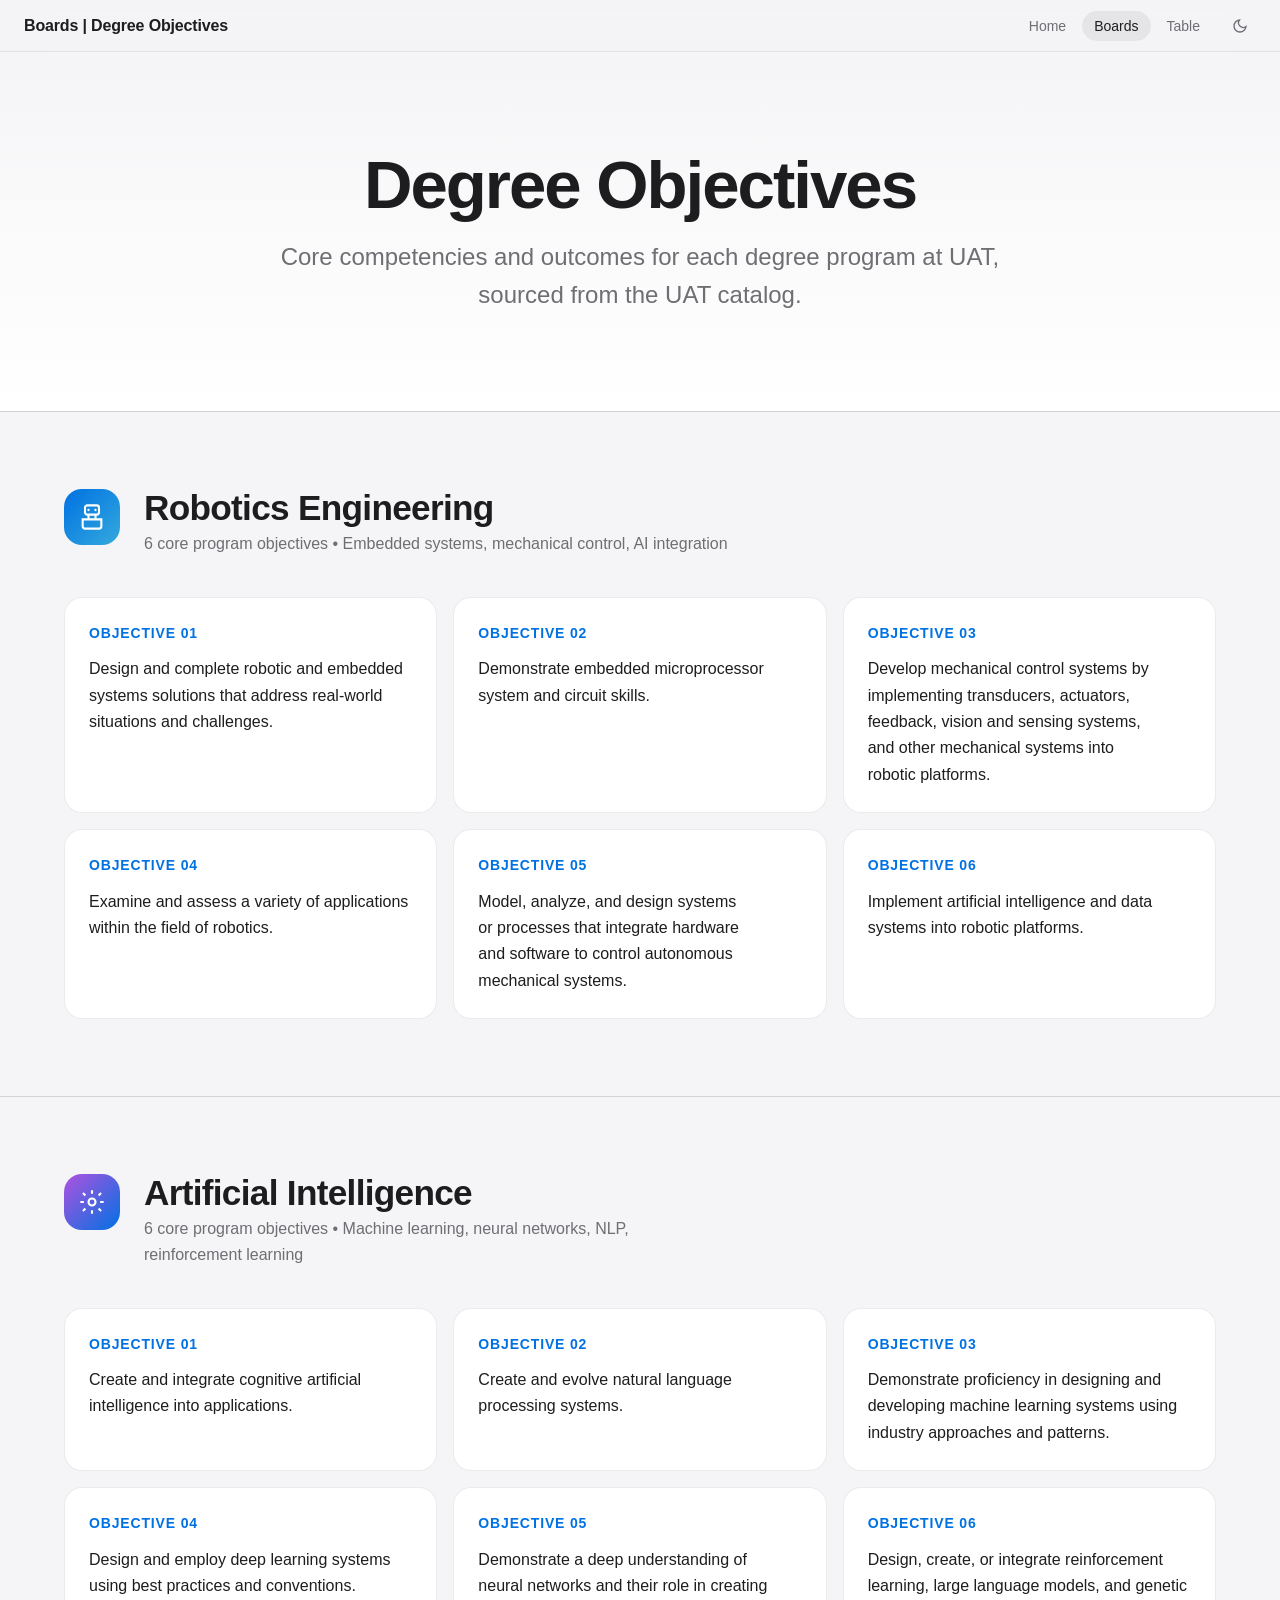
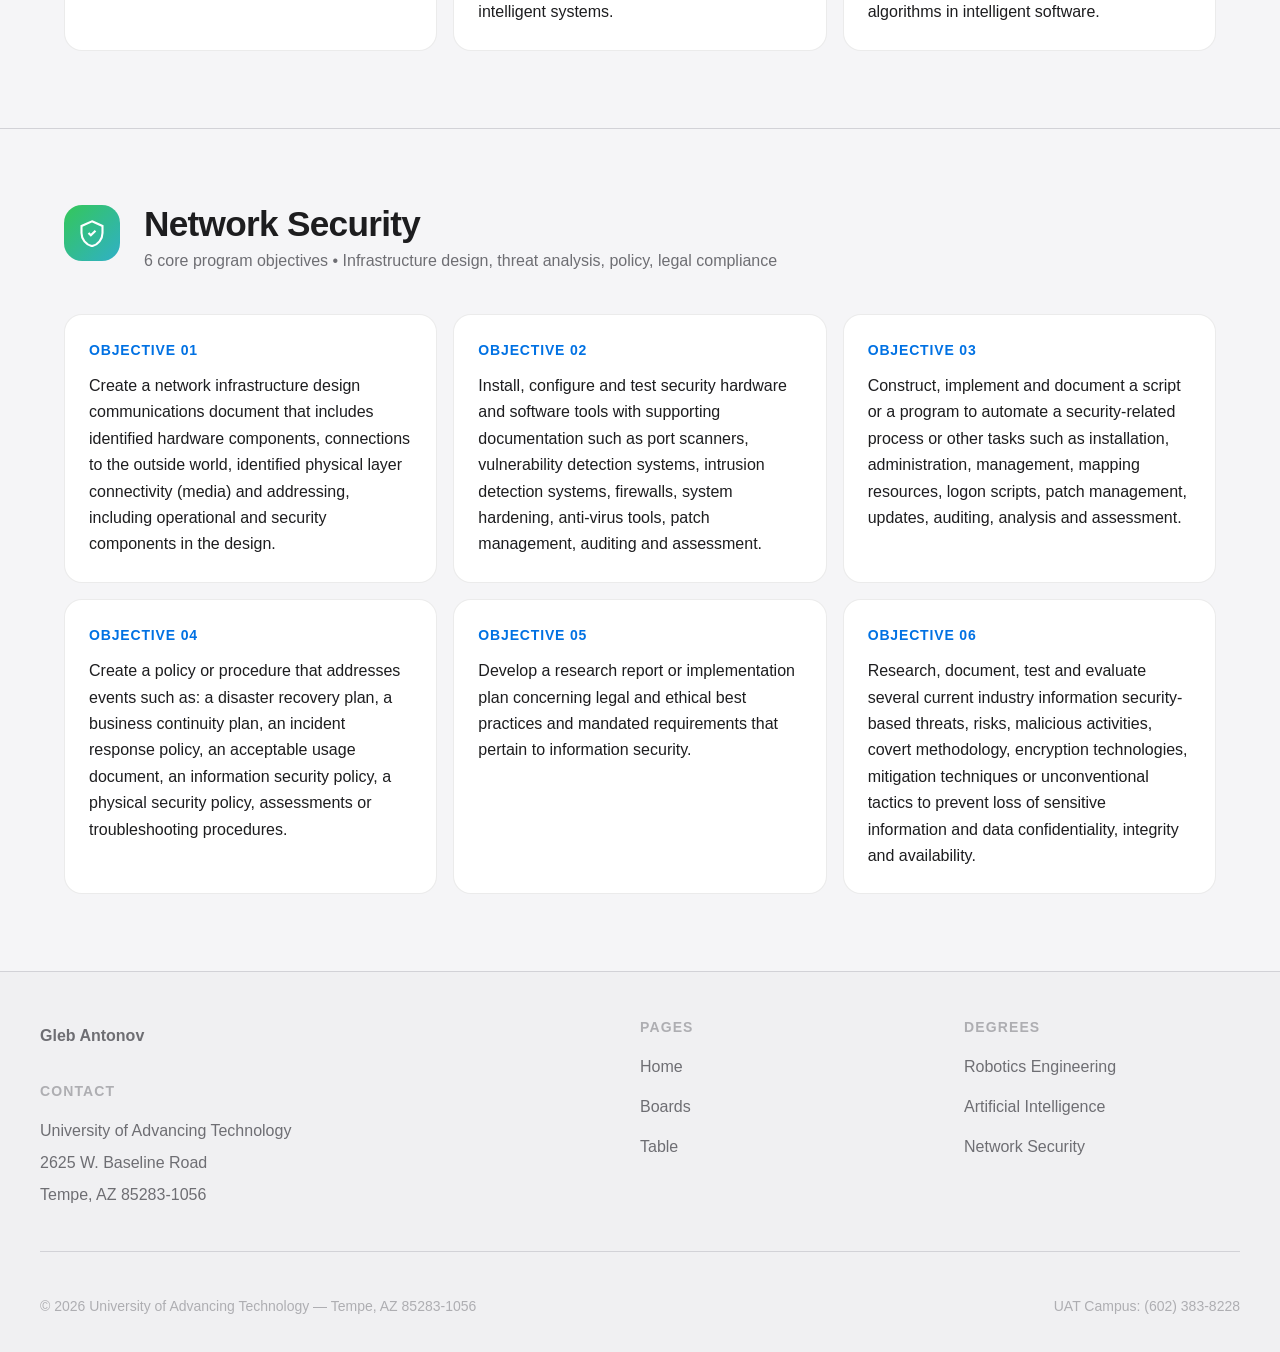
==== boards.html @ 5f389927 "Add files via upload" ====
<!DOCTYPE html>
<html lang="en">
<head>
  <meta charset="UTF-8">
  <meta name="viewport" content="width=device-width, initial-scale=1.0">
  <title>Boards | UAT Degree Objectives</title>
  <meta name="description" content="All UAT degree objectives for Robotics Engineering, Artificial Intelligence, and Network Security.">
  <link rel="stylesheet" href="./style.css">
</head>
<body>
  <header>
    <h1>Boards | Degree Objectives</h1>
  </header>
  <nav>
    <h2>Navigation</h2>
    <a href="./index.html">Home</a><br>
    <a href="./boards.html">Boards</a><br>
    <a href="./table.html">Table</a><br>
    <button class="theme-btn" aria-label="Toggle theme"></button>
  </nav>

  <main>
    <section class="page-hero">
      <div class="wrap--sm">
        <h2>Degree Objectives</h2>
        <p>Core competencies and outcomes for each degree program at UAT, sourced from the UAT catalog.</p>
      </div>
    </section>

    <!-- ====== ROBOTICS ENGINEERING ====== -->
    <section class="degree" id="robotics">
      <div class="wrap">
        <div class="degree-head reveal">
          <div class="degree-badge robotics" aria-hidden="true">
            <svg viewBox="0 0 24 24" fill="none" stroke="currentColor" stroke-width="1.8">
              <rect x="6" y="2" width="12" height="8" rx="2"/>
              <path d="M9 10v4M15 10v4M4 14h16v6a2 2 0 01-2 2H6a2 2 0 01-2-2v-6z"/>
              <circle cx="9" cy="6" r="1" fill="currentColor" stroke="none"/>
              <circle cx="15" cy="6" r="1" fill="currentColor" stroke="none"/>
            </svg>
          </div>
          <div class="degree-meta">
            <h3>Robotics Engineering</h3>
            <p>6 core program objectives &bull; Embedded systems, mechanical control, AI integration</p>
          </div>
        </div>
        <div class="obj-grid">
          <div class="obj-card reveal">
            <span class="obj-num">Objective 01</span>
            <p>Design and complete robotic and embedded systems solutions that address real-world situations and challenges.</p>
          </div>
          <div class="obj-card reveal">
            <span class="obj-num">Objective 02</span>
            <p>Demonstrate embedded microprocessor system and circuit skills.</p>
          </div>
          <div class="obj-card reveal">
            <span class="obj-num">Objective 03</span>
            <p>Develop mechanical control systems by implementing transducers, actuators, feedback, vision and sensing systems, and other mechanical systems into robotic platforms.</p>
          </div>
          <div class="obj-card reveal">
            <span class="obj-num">Objective 04</span>
            <p>Examine and assess a variety of applications within the field of robotics.</p>
          </div>
          <div class="obj-card reveal">
            <span class="obj-num">Objective 05</span>
            <p>Model, analyze, and design systems or processes that integrate hardware and software to control autonomous mechanical systems.</p>
          </div>
          <div class="obj-card reveal">
            <span class="obj-num">Objective 06</span>
            <p>Implement artificial intelligence and data systems into robotic platforms.</p>
          </div>
        </div>
      </div>
    </section>

    <!-- ====== ARTIFICIAL INTELLIGENCE ====== -->
    <section class="degree" id="ai">
      <div class="wrap">
        <div class="degree-head reveal">
          <div class="degree-badge ai" aria-hidden="true">
            <svg viewBox="0 0 24 24" fill="none" stroke="currentColor" stroke-width="1.8">
              <circle cx="12" cy="12" r="3"/>
              <path d="M12 2v3M12 19v3M4.22 4.22l2.12 2.12M17.66 17.66l2.12 2.12M2 12h3M19 12h3M4.22 19.78l2.12-2.12M17.66 6.34l2.12-2.12"/>
            </svg>
          </div>
          <div class="degree-meta">
            <h3>Artificial Intelligence</h3>
            <p>6 core program objectives &bull; Machine learning, neural networks, NLP, reinforcement learning</p>
          </div>
        </div>
        <div class="obj-grid">
          <div class="obj-card reveal">
            <span class="obj-num">Objective 01</span>
            <p>Create and integrate cognitive artificial intelligence into applications.</p>
          </div>
          <div class="obj-card reveal">
            <span class="obj-num">Objective 02</span>
            <p>Create and evolve natural language processing systems.</p>
          </div>
          <div class="obj-card reveal">
            <span class="obj-num">Objective 03</span>
            <p>Demonstrate proficiency in designing and developing machine learning systems using industry approaches and patterns.</p>
          </div>
          <div class="obj-card reveal">
            <span class="obj-num">Objective 04</span>
            <p>Design and employ deep learning systems using best practices and conventions.</p>
          </div>
          <div class="obj-card reveal">
            <span class="obj-num">Objective 05</span>
            <p>Demonstrate a deep understanding of neural networks and their role in creating intelligent systems.</p>
          </div>
          <div class="obj-card reveal">
            <span class="obj-num">Objective 06</span>
            <p>Design, create, or integrate reinforcement learning, large language models, and genetic algorithms in intelligent software.</p>
          </div>
        </div>
      </div>
    </section>

    <!-- ====== NETWORK SECURITY ====== -->
    <section class="degree" id="security">
      <div class="wrap">
        <div class="degree-head reveal">
          <div class="degree-badge security" aria-hidden="true">
            <svg viewBox="0 0 24 24" fill="none" stroke="currentColor" stroke-width="1.8">
              <path d="M12 2l9 4v6c0 5.25-3.75 10.15-9 11.25C6.75 22.15 3 17.25 3 12V6l9-4z"/>
              <path d="M9 12l2 2 4-4"/>
            </svg>
          </div>
          <div class="degree-meta">
            <h3>Network Security</h3>
            <p>6 core program objectives &bull; Infrastructure design, threat analysis, policy, legal compliance</p>
          </div>
        </div>
        <div class="obj-grid">
          <div class="obj-card reveal">
            <span class="obj-num">Objective 01</span>
            <p>Create a network infrastructure design communications document that includes identified hardware components, connections to the outside world, identified physical layer connectivity (media) and addressing, including operational and security components in the design.</p>
          </div>
          <div class="obj-card reveal">
            <span class="obj-num">Objective 02</span>
            <p>Install, configure and test security hardware and software tools with supporting documentation such as port scanners, vulnerability detection systems, intrusion detection systems, firewalls, system hardening, anti-virus tools, patch management, auditing and assessment.</p>
          </div>
          <div class="obj-card reveal">
            <span class="obj-num">Objective 03</span>
            <p>Construct, implement and document a script or a program to automate a security-related process or other tasks such as installation, administration, management, mapping resources, logon scripts, patch management, updates, auditing, analysis and assessment.</p>
          </div>
          <div class="obj-card reveal">
            <span class="obj-num">Objective 04</span>
            <p>Create a policy or procedure that addresses events such as: a disaster recovery plan, a business continuity plan, an incident response policy, an acceptable usage document, an information security policy, a physical security policy, assessments or troubleshooting procedures.</p>
          </div>
          <div class="obj-card reveal">
            <span class="obj-num">Objective 05</span>
            <p>Develop a research report or implementation plan concerning legal and ethical best practices and mandated requirements that pertain to information security.</p>
          </div>
          <div class="obj-card reveal">
            <span class="obj-num">Objective 06</span>
            <p>Research, document, test and evaluate several current industry information security-based threats, risks, malicious activities, covert methodology, encryption technologies, mitigation techniques or unconventional tactics to prevent loss of sensitive information and data confidentiality, integrity and availability.</p>
          </div>
        </div>
      </div>
    </section>
  </main>

  <script>
    // Theme toggle — reads/writes data-theme on <html>
    (function(){
      var saved;
      try { saved = localStorage.getItem('uat-theme'); } catch(e){}
      var sys = matchMedia('(prefers-color-scheme:dark)').matches ? 'dark' : 'light';
      document.documentElement.setAttribute('data-theme', saved || sys);
    })();

    document.addEventListener('DOMContentLoaded', function () {
      // Mark active nav link
      var page = location.pathname.split('/').pop() || 'index.html';
      document.querySelectorAll('nav a').forEach(function(a){
        if (a.getAttribute('href') && a.getAttribute('href').indexOf(page) !== -1) a.classList.add('active');
      });

      // Theme toggle button
      var btn = document.querySelector('.theme-btn');
      function renderIcon(t) {
        if (!btn) return;
        btn.innerHTML = t === 'dark'
          ? '<svg width="16" height="16" viewBox="0 0 24 24" fill="none" stroke="currentColor" stroke-width="2"><circle cx="12" cy="12" r="5"/><path d="M12 1v2M12 21v2M4.22 4.22l1.42 1.42M18.36 18.36l1.42 1.42M1 12h2M21 12h2M4.22 19.78l1.42-1.42M18.36 5.64l1.42-1.42"/></svg>'
          : '<svg width="16" height="16" viewBox="0 0 24 24" fill="none" stroke="currentColor" stroke-width="2"><path d="M21 12.79A9 9 0 1 1 11.21 3 7 7 0 0 0 21 12.79z"/></svg>';
        btn.setAttribute('aria-label', 'Switch to ' + (t === 'dark' ? 'light' : 'dark') + ' mode');
      }
      var cur = document.documentElement.getAttribute('data-theme') || 'light';
      renderIcon(cur);
      if (btn) btn.addEventListener('click', function(){
        cur = cur === 'dark' ? 'light' : 'dark';
        document.documentElement.setAttribute('data-theme', cur);
        try { localStorage.setItem('uat-theme', cur); } catch(e){}
        renderIcon(cur);
      });

      // Scroll reveal
      var revEls = document.querySelectorAll('.reveal');
      if ('IntersectionObserver' in window) {
        var io = new IntersectionObserver(function(entries){
          entries.forEach(function(e){ if(e.isIntersecting){ e.target.classList.add('in'); io.unobserve(e.target); } });
        }, { threshold: 0.1 });
        revEls.forEach(function(el){ io.observe(el); });
      } else {
        revEls.forEach(function(el){ el.classList.add('in'); });
      }
    });
  </script>
  <footer>
    <div class="footer-grid">
      <div>
        <p><strong>Gleb Antonov</strong><br>
        <br>
        <h4>Contact</h4>
        University of Advancing Technology<br>
        2625 W. Baseline Road<br>
        Tempe, AZ 85283-1056<br>
      </div>
      <div>
        <h4>Pages</h4>
        <ul>
          <li><a href="./index.html">Home</a></li>
          <li><a href="./boards.html">Boards</a></li>
          <li><a href="./table.html">Table</a></li>
        </ul>
      </div>
      <div>
        <h4>Degrees</h4>
        <ul>
          <li><a href="./boards.html#robotics">Robotics Engineering</a></li>
          <li><a href="./boards.html#ai">Artificial Intelligence</a></li>
          <li><a href="./boards.html#security">Network Security</a></li>
        </ul>
      </div>
    </div>
    <div class="footer-bottom">
      <p>&copy; 2026 University of Advancing Technology &mdash; Tempe, AZ 85283-1056</p>
      <p>UAT Campus: (602) 383-8228</p>
    </div>
  </footer>
</body>
</html>
---- style.css ----
/*
  UAT Degree Objectives — Apple-inspired Design
  External CSS file linked on every page
  Art direction: Clean, minimal, premium — Apple.com aesthetic
  Palette: Cool grays, white surfaces, Apple blue accent
*/

/* ===== DESIGN TOKENS ===== */
:root, [data-theme="light"] {
  --text-xs:   clamp(0.75rem,  0.7rem  + 0.25vw, 0.875rem);
  --text-sm:   clamp(0.875rem, 0.8rem  + 0.35vw, 1rem);
  --text-base: clamp(1rem,     0.95rem + 0.25vw, 1.125rem);
  --text-lg:   clamp(1.125rem, 1rem    + 0.75vw, 1.5rem);
  --text-xl:   clamp(1.5rem,   1.2rem  + 1.25vw, 2.25rem);
  --text-2xl:  clamp(2rem,     1.2rem  + 2.5vw,  3.5rem);
  --text-3xl:  clamp(2.5rem,   1rem    + 4vw,    5rem);
  --text-hero: clamp(3rem,     0.5rem  + 7vw,    8rem);

  --space-1:0.25rem; --space-2:0.5rem;  --space-3:0.75rem;
  --space-4:1rem;    --space-5:1.25rem; --space-6:1.5rem;
  --space-8:2rem;    --space-10:2.5rem; --space-12:3rem;
  --space-16:4rem;   --space-20:5rem;   --space-24:6rem;

  /* Apple-inspired palette */
  --color-bg:               #f5f5f7;
  --color-surface:          #ffffff;
  --color-surface-2:        #fafafa;
  --color-surface-offset:   #f0f0f2;
  --color-surface-offset-2: #e8e8ed;
  --color-divider:          #d2d2d7;
  --color-border:           #c7c7cc;
  --color-text:             #1d1d1f;
  --color-text-muted:       #6e6e73;
  --color-text-faint:       #aeaeb2;
  --color-primary:          #0071e3;
  --color-primary-hover:    #0077ed;

  --radius-sm: 0.375rem; --radius-md: 0.625rem;
  --radius-lg: 0.875rem; --radius-xl: 1.125rem;
  --radius-2xl: 1.5rem;  --radius-full: 9999px;

  --transition: 200ms cubic-bezier(0.16, 1, 0.3, 1);
  --shadow-sm: 0 1px 3px rgba(0,0,0,0.06), 0 1px 2px rgba(0,0,0,0.04);
  --shadow-md: 0 4px 16px rgba(0,0,0,0.08), 0 2px 4px rgba(0,0,0,0.04);
  --shadow-lg: 0 12px 40px rgba(0,0,0,0.12), 0 4px 8px rgba(0,0,0,0.06);

  --content-default: 960px;
  --content-wide: 1200px;
  --font: -apple-system, BlinkMacSystemFont, "SF Pro Display", "Inter", "Helvetica Neue", sans-serif;
  --bar-height: 52px;
}

[data-theme="dark"] {
  --color-bg:               #000000;
  --color-surface:          #1c1c1e;
  --color-surface-2:        #2c2c2e;
  --color-surface-offset:   #1a1a1c;
  --color-surface-offset-2: #111113;
  --color-divider:          #38383a;
  --color-border:           #48484a;
  --color-text:             #f5f5f7;
  --color-text-muted:       #98989d;
  --color-text-faint:       #636366;
  --color-primary:          #2997ff;
  --color-primary-hover:    #409cff;
  --shadow-sm: 0 1px 3px rgba(0,0,0,0.3);
  --shadow-md: 0 4px 16px rgba(0,0,0,0.4);
  --shadow-lg: 0 12px 40px rgba(0,0,0,0.5);
}

@media (prefers-color-scheme: dark) {
  :root:not([data-theme]) {
    --color-bg:#000; --color-surface:#1c1c1e; --color-surface-2:#2c2c2e;
    --color-surface-offset:#1a1a1c; --color-divider:#38383a;
    --color-border:#48484a; --color-text:#f5f5f7;
    --color-text-muted:#98989d; --color-text-faint:#636366;
    --color-primary:#2997ff; --color-primary-hover:#409cff;
    --shadow-sm:0 1px 3px rgba(0,0,0,.3);
    --shadow-md:0 4px 16px rgba(0,0,0,.4);
    --shadow-lg:0 12px 40px rgba(0,0,0,.5);
  }
}

/* ===== BASE RESET ===== */
*, *::before, *::after { box-sizing: border-box; margin: 0; padding: 0; }
html {
  -webkit-font-smoothing: antialiased;
  -moz-osx-font-smoothing: grayscale;
  text-rendering: optimizeLegibility;
  scroll-behavior: smooth;
  scroll-padding-top: calc(var(--bar-height) + 1rem);
}
body {
  font-family: var(--font);
  font-size: var(--text-base);
  color: var(--color-text);
  background: var(--color-bg);
  min-height: 100dvh;
  line-height: 1.6;
  transition: background 0.3s, color 0.3s;
}
img, svg { display: block; max-width: 100%; }
a { color: var(--color-primary); text-decoration: none; }
button { cursor: pointer; background: none; border: none; font: inherit; }
h1, h2, h3, h4 { line-height: 1.1; text-wrap: balance; }
p, li { text-wrap: pretty; max-width: 72ch; }
::selection { background: rgba(0,113,227,0.18); }
:focus-visible { outline: 2px solid var(--color-primary); outline-offset: 3px; border-radius: var(--radius-sm); }
@media (prefers-reduced-motion: reduce) {
  *, *::before, *::after { animation-duration: 0.01ms !important; transition-duration: 0.01ms !important; }
}

/* ===== HEADER — fixed top bar, wraps page h1 as logo ===== */
header {
  position: fixed;
  top: 0; left: 0; right: 0;
  z-index: 1000;
  height: var(--bar-height);
  background: rgba(245,245,247,0.82);
  backdrop-filter: blur(20px) saturate(180%);
  -webkit-backdrop-filter: blur(20px) saturate(180%);
  border-bottom: 1px solid rgba(0,0,0,0.08);
  display: flex;
  align-items: center;
  padding: 0 var(--space-6);
  transition: background 0.3s;
}

[data-theme="dark"] header {
  background: rgba(0,0,0,0.82);
  border-bottom-color: rgba(255,255,255,0.1);
}

header h1 {
  font-size: var(--text-sm);
  font-weight: 600;
  letter-spacing: -0.01em;
  color: var(--color-text);
  white-space: nowrap;
  /* The h1 serves as the site logo in the header bar */
}

/* ===== NAV — fixed, right-aligned inside same bar as header ===== */
nav {
  position: fixed;
  top: 0;
  right: var(--space-6);
  z-index: 1001;
  height: var(--bar-height);
  display: flex;
  align-items: center;
  gap: var(--space-1);
}

/* "Navigation" h2 inside nav — required by assignment, hidden visually */
nav h2 {
  position: absolute;
  width: 1px; height: 1px;
  padding: 0; margin: -1px;
  overflow: hidden;
  clip: rect(0,0,0,0);
  white-space: nowrap;
  border: 0;
}

/* Hide the <br> tags required by the assignment */
nav br { display: none; }

nav a {
  font-size: var(--text-xs);
  font-weight: 400;
  color: var(--color-text-muted);
  padding: var(--space-1) var(--space-3);
  border-radius: var(--radius-full);
  transition: color var(--transition), background var(--transition);
  white-space: nowrap;
  min-height: 30px;
  display: inline-flex;
  align-items: center;
}
nav a:hover { color: var(--color-text); background: rgba(0,0,0,0.06); }
nav a.active { color: var(--color-text); background: rgba(0,0,0,0.06); }
[data-theme="dark"] nav a:hover,
[data-theme="dark"] nav a.active { background: rgba(255,255,255,0.1); }

/* Theme toggle button in nav */
.theme-btn {
  width: 32px; height: 32px;
  border-radius: var(--radius-full);
  display: flex; align-items: center; justify-content: center;
  color: var(--color-text-muted);
  margin-left: var(--space-2);
  transition: color var(--transition), background var(--transition);
}
.theme-btn:hover { color: var(--color-text); background: rgba(0,0,0,0.06); }
[data-theme="dark"] .theme-btn:hover { background: rgba(255,255,255,0.1); }

/* ===== MAIN CONTENT — push below fixed header+nav bar ===== */
main {
  margin-top: var(--bar-height);
  min-height: calc(100dvh - var(--bar-height) - 180px);
}

/* ===== CONTAINERS ===== */
.wrap  { max-width: var(--content-wide);    margin-inline: auto; padding-inline: var(--space-6); }
.wrap--sm { max-width: var(--content-default); margin-inline: auto; padding-inline: var(--space-6); }

/* ===== HOME HERO ===== */
.hero {
  text-align: center;
  padding: clamp(var(--space-20), 10vw, var(--space-24)) var(--space-6);
  background: var(--color-bg);
}
.hero .eyebrow {
  font-size: var(--text-xs);
  font-weight: 600;
  letter-spacing: 0.1em;
  text-transform: uppercase;
  color: var(--color-primary);
  margin-bottom: var(--space-4);
}
.hero h2 {
  font-size: var(--text-hero);
  font-weight: 700;
  letter-spacing: -0.04em;
  line-height: 1.0;
  color: var(--color-text);
  margin-bottom: var(--space-5);
}
.hero p {
  font-size: var(--text-lg);
  color: var(--color-text-muted);
  font-weight: 300;
  max-width: 50ch;
  margin-inline: auto;
  margin-bottom: var(--space-8);
  line-height: 1.5;
}
.btn-row { display: flex; gap: var(--space-3); justify-content: center; flex-wrap: wrap; }
.btn {
  display: inline-flex; align-items: center; gap: var(--space-2);
  padding: var(--space-3) var(--space-6);
  border-radius: var(--radius-full);
  font-size: var(--text-sm); font-weight: 500;
  transition: all var(--transition); border: none;
  min-height: 44px; cursor: pointer;
}
.btn-primary { background: var(--color-primary); color: #fff; }
.btn-primary:hover {
  background: var(--color-primary-hover); color: #fff;
  transform: translateY(-1px);
  box-shadow: 0 4px 16px rgba(0,113,227,0.35);
}
.btn-secondary { background: rgba(0,0,0,0.08); color: var(--color-text); }
.btn-secondary:hover { background: rgba(0,0,0,0.12); transform: translateY(-1px); }
[data-theme="dark"] .btn-secondary { background: rgba(255,255,255,0.1); }
[data-theme="dark"] .btn-secondary:hover { background: rgba(255,255,255,0.16); }

/* ===== FEATURE CARDS (home) ===== */
.cards-section {
  border-top: 1px solid var(--color-divider);
  padding-block: clamp(var(--space-12), 6vw, var(--space-20));
}
.cards-section h2 {
  font-size: var(--text-2xl); font-weight: 700; letter-spacing: -0.03em;
  text-align: center; margin-bottom: var(--space-3);
}
.cards-section .sub {
  text-align: center; color: var(--color-text-muted);
  font-size: var(--text-base); margin-bottom: var(--space-12);
  max-width: 50ch; margin-inline: auto;
}
.cards-grid { display: grid; grid-template-columns: repeat(3,1fr); gap: var(--space-4); }
.card {
  background: var(--color-surface);
  border: 1px solid rgba(0,0,0,0.08);
  border-radius: var(--radius-2xl);
  padding: var(--space-8) var(--space-6);
  display: block; color: inherit; text-decoration: none;
  transition: box-shadow var(--transition), transform var(--transition);
}
.card:hover { box-shadow: var(--shadow-lg); transform: translateY(-4px); color: inherit; }
[data-theme="dark"] .card { border-color: rgba(255,255,255,0.08); }
.card-icon {
  width: 48px; height: 48px; border-radius: var(--radius-lg);
  display: flex; align-items: center; justify-content: center; margin-bottom: var(--space-5);
}
.card-icon.blue   { background: linear-gradient(135deg,#0071e3,#34aadc); }
.card-icon.purple { background: linear-gradient(135deg,#af52de,#0071e3); }
.card-icon.green  { background: linear-gradient(135deg,#34c759,#30b0c7); }
.card-icon svg { width: 24px; height: 24px; color: #fff; }
.card h3 { font-size: var(--text-lg); font-weight: 600; letter-spacing: -0.01em; margin-bottom: var(--space-2); }
.card p  { font-size: var(--text-sm); color: var(--color-text-muted); line-height: 1.6; max-width: none; }
.card .more { font-size: var(--text-sm); color: var(--color-primary); font-weight: 500; margin-top: var(--space-4); display: inline-block; }

/* ===== PAGE HERO (boards, table) ===== */
.page-hero {
  text-align: center;
  padding: clamp(var(--space-16), 8vw, var(--space-24)) var(--space-6);
  background: linear-gradient(180deg, var(--color-bg) 0%, var(--color-surface) 100%);
  border-bottom: 1px solid var(--color-divider);
}
.page-hero h2 {
  font-size: var(--text-3xl); font-weight: 700; letter-spacing: -0.03em;
  color: var(--color-text); margin-bottom: var(--space-4);
}
.page-hero p { font-size: var(--text-lg); color: var(--color-text-muted); font-weight: 300; max-width: 55ch; margin-inline: auto; }

/* ===== DEGREE SECTIONS (boards) ===== */
.degree {
  padding-block: clamp(var(--space-12), 6vw, var(--space-20));
  border-bottom: 1px solid var(--color-divider);
}
.degree:last-of-type { border-bottom: none; }
.degree-head { display: flex; align-items: flex-start; gap: var(--space-6); margin-bottom: var(--space-10); }
.degree-badge {
  width: 56px; height: 56px; border-radius: var(--radius-xl);
  display: flex; align-items: center; justify-content: center; flex-shrink: 0;
}
.degree-badge.robotics { background: linear-gradient(135deg,#0071e3,#34aadc); }
.degree-badge.ai       { background: linear-gradient(135deg,#af52de,#0071e3); }
.degree-badge.security { background: linear-gradient(135deg,#34c759,#30b0c7); }
.degree-badge svg { width: 28px; height: 28px; color: #fff; }
.degree-meta h3 { font-size: var(--text-xl); font-weight: 600; letter-spacing: -0.02em; margin-bottom: var(--space-1); }
.degree-meta p  { font-size: var(--text-sm); color: var(--color-text-muted); }
.obj-grid { display: grid; grid-template-columns: repeat(auto-fill, minmax(min(350px,100%),1fr)); gap: var(--space-4); }
.obj-card {
  background: var(--color-surface);
  border: 1px solid rgba(0,0,0,0.08);
  border-radius: var(--radius-xl);
  padding: var(--space-6);
  transition: box-shadow var(--transition), transform var(--transition);
}
.obj-card:hover { box-shadow: var(--shadow-md); transform: translateY(-2px); }
[data-theme="dark"] .obj-card { border-color: rgba(255,255,255,0.08); }
.obj-num {
  font-size: var(--text-xs); font-weight: 600; color: var(--color-primary);
  letter-spacing: 0.06em; text-transform: uppercase; margin-bottom: var(--space-3); display: block;
}
.obj-card p { font-size: var(--text-sm); line-height: 1.65; max-width: none; }

/* ===== TABLE PAGE ===== */
.tbl-section { padding-block: clamp(var(--space-12), 6vw, var(--space-20)); }
.tbl-section h3 {
  font-size: var(--text-xl); font-weight: 600; letter-spacing: -0.02em;
  margin-bottom: var(--space-3);
}
.tbl-section .tbl-note { font-size: var(--text-sm); color: var(--color-text-muted); margin-bottom: var(--space-6); max-width: 60ch; }
.tbl-wrap {
  overflow-x: auto;
  border-radius: var(--radius-xl);
  border: 1px solid rgba(0,0,0,0.08);
  box-shadow: var(--shadow-sm);
  margin-bottom: var(--space-12);
}
[data-theme="dark"] .tbl-wrap { border-color: rgba(255,255,255,0.08); }
table { width: 100%; border-collapse: collapse; background: var(--color-surface); font-size: var(--text-sm); }
thead { background: var(--color-surface-offset); }
th { padding: var(--space-4) var(--space-5); text-align: left; font-size: var(--text-xs); font-weight: 600; letter-spacing: 0.06em; text-transform: uppercase; color: var(--color-text-muted); border-bottom: 1px solid var(--color-divider); }
td { padding: var(--space-4) var(--space-5); border-bottom: 1px solid rgba(0,0,0,0.04); vertical-align: top; line-height: 1.5; }
[data-theme="dark"] td { border-bottom-color: rgba(255,255,255,0.04); }
tr:last-child td { border-bottom: none; }
tbody tr { transition: background var(--transition); }
tbody tr:hover { background: rgba(0,0,0,0.03); }
[data-theme="dark"] tbody tr:hover { background: rgba(255,255,255,0.03); }
.badge {
  display: inline-flex; align-items: center;
  padding: 2px 10px; border-radius: var(--radius-full);
  font-size: var(--text-xs); font-weight: 600; white-space: nowrap;
}
.b-blue   { background: rgba(0,113,227,0.12); color: #0071e3; }
.b-purple { background: rgba(175,82,222,0.12); color: #8833cc; }
.b-green  { background: rgba(52,199,89,0.15);  color: #1a7a35; }
[data-theme="dark"] .b-purple { color: #c084fc; }
[data-theme="dark"] .b-green  { color: #4ade80; }
code { background: rgba(0,0,0,0.07); border-radius: var(--radius-sm); padding: 1px 6px; font-size: 0.9em; font-family: "SF Mono", Monaco, Consolas, monospace; }
[data-theme="dark"] code { background: rgba(255,255,255,0.1); }

/* ===== FOOTER ===== */
footer {
  background: var(--color-surface-offset);
  border-top: 1px solid var(--color-divider);
  padding: var(--space-12) var(--space-6) var(--space-8);
  font-size: var(--text-sm);
  color: var(--color-text-muted);
  line-height: 2;
}
.footer-grid {
  max-width: var(--content-wide);
  margin-inline: auto;
  display: grid;
  grid-template-columns: 2fr 1fr 1fr;
  gap: var(--space-12);
  margin-bottom: var(--space-10);
  padding-bottom: var(--space-10);
  border-bottom: 1px solid var(--color-divider);
}
footer h4 { font-size: var(--text-xs); font-weight: 600; letter-spacing: 0.08em; text-transform: uppercase; color: var(--color-text-faint); margin-bottom: var(--space-4); }
footer ul { list-style: none; display: flex; flex-direction: column; gap: var(--space-2); }
footer ul li a { color: var(--color-text-muted); transition: color var(--transition); }
footer ul li a:hover { color: var(--color-text); }
.footer-bottom { max-width: var(--content-wide); margin-inline: auto; display: flex; justify-content: space-between; flex-wrap: wrap; gap: var(--space-4); }
.footer-bottom p { font-size: var(--text-xs); color: var(--color-text-faint); max-width: none; }

/* ===== REVEAL ANIMATION ===== */
.reveal { opacity: 0; transform: translateY(20px); transition: opacity 0.6s cubic-bezier(0.16,1,0.3,1), transform 0.6s cubic-bezier(0.16,1,0.3,1); }
.reveal.in { opacity: 1; transform: none; }

/* ===== MOBILE ===== */
@media (max-width: 900px) {
  nav a { display: none; }
  nav a.mob-show { display: inline-flex; }
  .cards-grid { grid-template-columns: 1fr; }
  .footer-grid { grid-template-columns: 1fr; gap: var(--space-8); }
  .degree-head { flex-direction: column; gap: var(--space-4); }
}

/* Inline CSS demo (used on table.html) */
.inline-demo  { /* intentionally left blank — inline CSS is applied directly on elements via style="" attribute */ }

/* Internal CSS note */
/*
   INTERNAL CSS EXAMPLE (not used here; shown for reference):
   If you placed <style> tags inside <head>, this would be internal CSS.
   This project uses EXTERNAL CSS (this file) for all pages.
*/
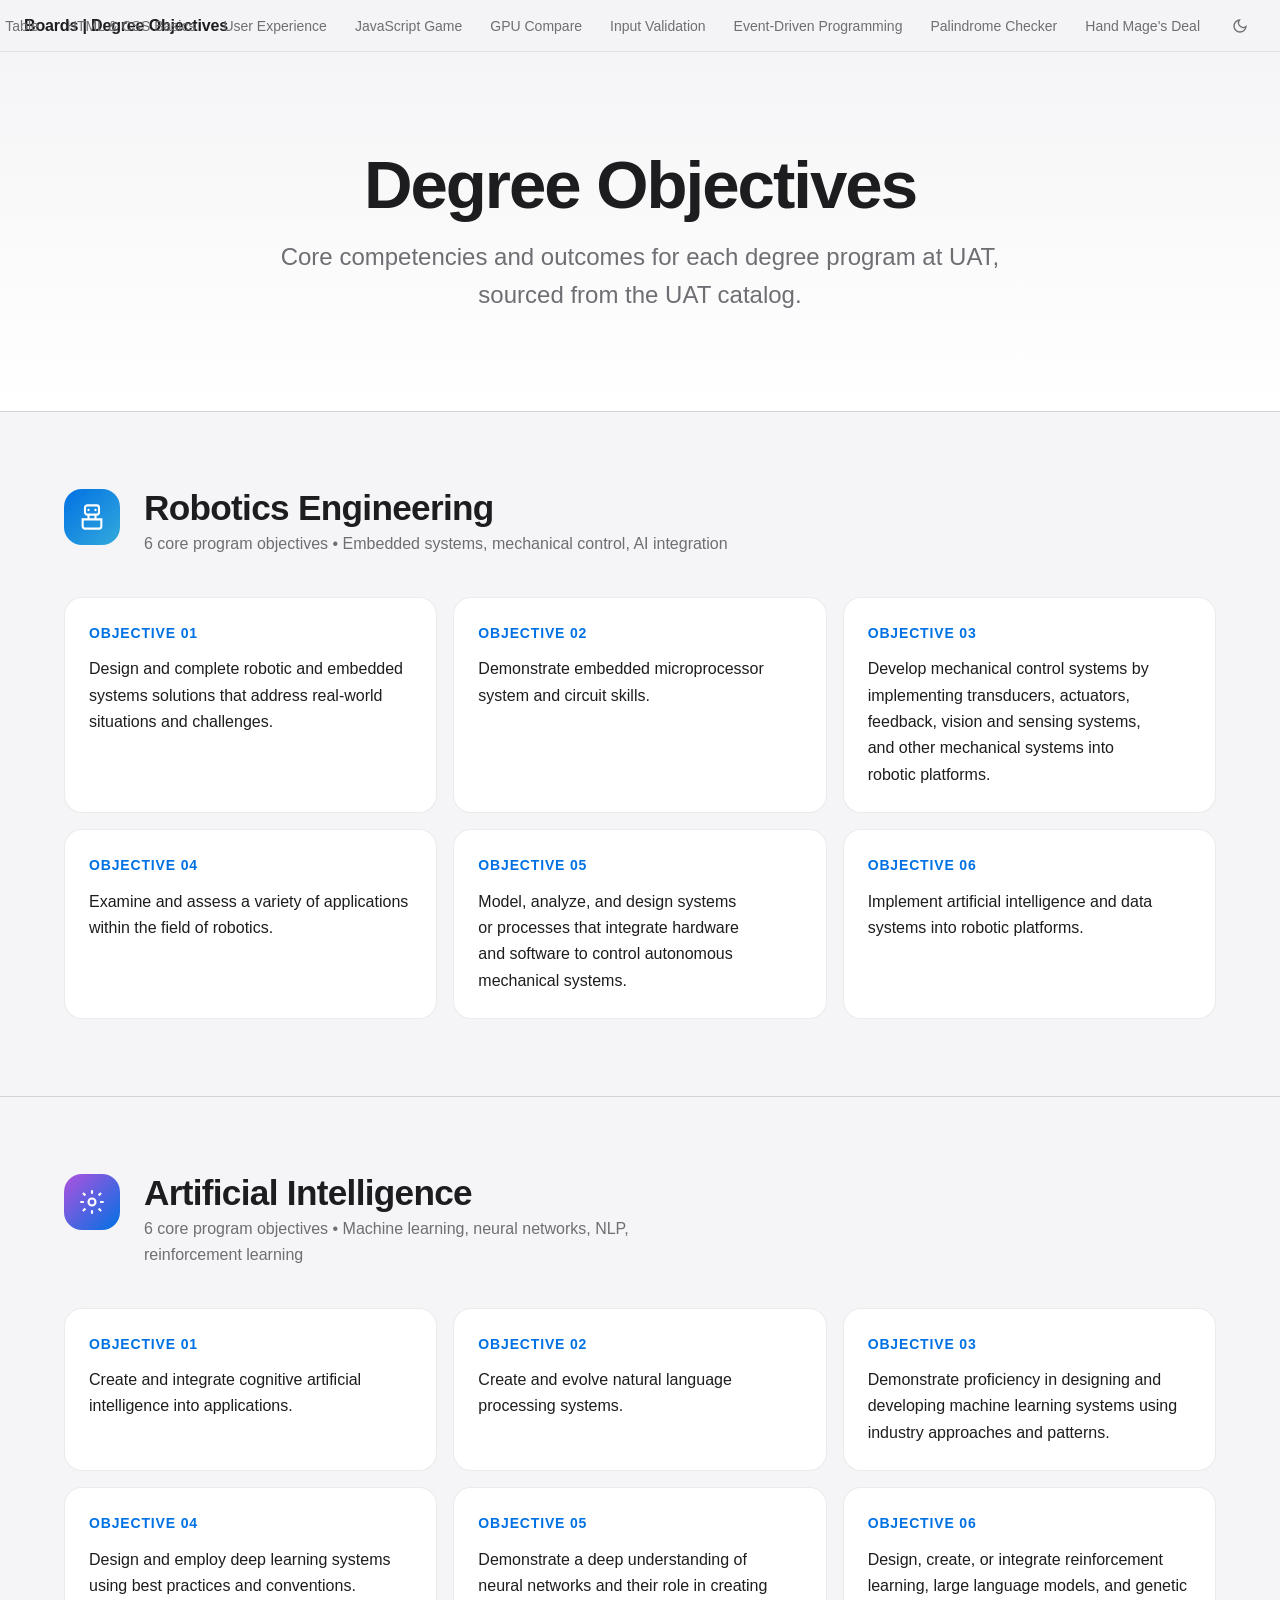
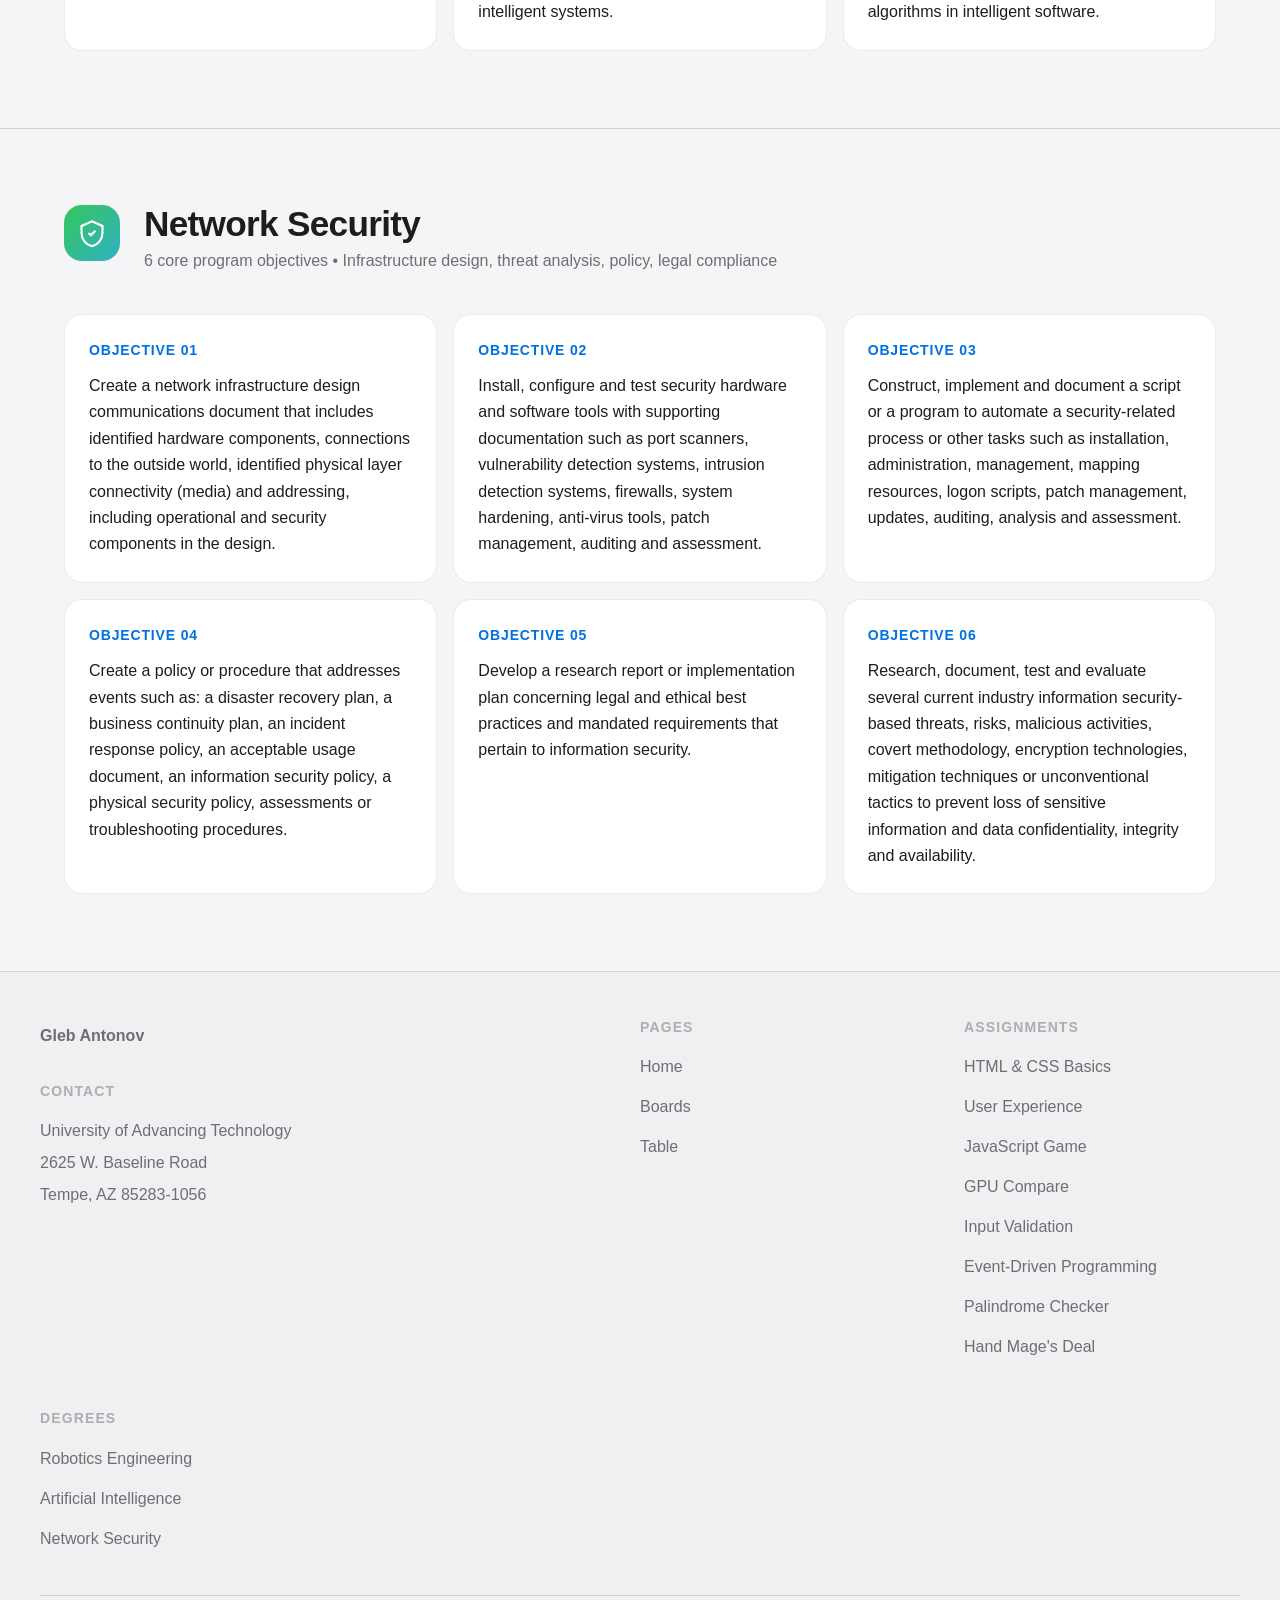
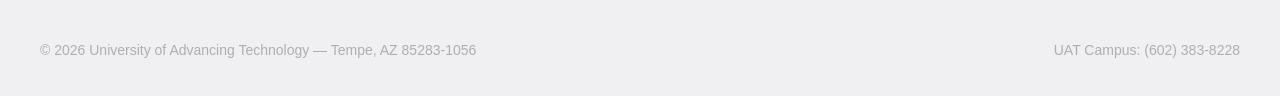
==== commit b81abf47: "Added all the assignments and included a cool iframe" ====
--- a/boards.html
+++ b/boards.html
@@ -6,6 +6,65 @@
   <title>Boards | UAT Degree Objectives</title>
   <meta name="description" content="All UAT degree objectives for Robotics Engineering, Artificial Intelligence, and Network Security.">
   <link rel="stylesheet" href="./style.css">
+  <style>
+    /* ===== Assignment iframe overlay (large centered window) ===== */
+    .iframe-overlay {
+      display: none;
+      position: fixed;
+      inset: 0;
+      background: rgba(0, 0, 0, 0.75);
+      z-index: 9999;
+      padding: 20px;
+      box-sizing: border-box;
+      align-items: center;
+      justify-content: center;
+    }
+    .iframe-overlay.active {
+      display: flex;
+    }
+    .iframe-window {
+      display: flex;
+      flex-direction: column;
+      width: 100%;
+      height: 100%;
+      background: #000;
+      border-radius: 12px;
+      overflow: hidden;
+      box-shadow: 0 20px 60px rgba(0,0,0,0.5);
+    }
+    .iframe-toolbar {
+      display: flex;
+      justify-content: space-between;
+      align-items: center;
+      padding: 8px 16px;
+      background: rgba(30,30,30,0.95);
+      border-bottom: 1px solid #333;
+      flex-shrink: 0;
+    }
+    .iframe-back {
+      color: #0ea5e9;
+      text-decoration: none;
+      font-weight: 600;
+      font-size: 0.9rem;
+    }
+    .iframe-back:hover { opacity: 0.7; }
+    .iframe-title {
+      color: #ccc;
+      font-size: 0.85rem;
+    }
+    .iframe-wrapper {
+      flex: 1 1 auto;
+      background: #fff;
+      position: relative;
+    }
+    .iframe-wrapper iframe {
+      position: absolute;
+      inset: 0;
+      width: 100%;
+      height: 100%;
+      border: none;
+    }
+  </style>
 </head>
 <body>
   <header>
@@ -16,10 +75,19 @@
     <a href="./index.html">Home</a><br>
     <a href="./boards.html">Boards</a><br>
     <a href="./table.html">Table</a><br>
+    <h2 style="margin-top: 1rem; font-size: 0.8em; color: var(--color-text-muted);">Assignments</h2>
+    <a href="CSC102-Assigment2.1/index.html" data-assignment="HTML & CSS Basics">HTML & CSS Basics</a><br>
+    <a href="CSC102Assignment-3.1-User-Experience/index.html" data-assignment="User Experience">User Experience</a><br>
+    <a href="CSC102Assignment-4.1-JavaScript-Game/game.html" data-assignment="JavaScript Game">JavaScript Game</a><br>
+    <a href="GPU-Compare/table.html" data-assignment="GPU Compare">GPU Compare</a><br>
+    <a href="Assignment-6.1-User-Input-Validation/strings.html" data-assignment="Input Validation">Input Validation</a><br>
+    <a href="Assignment-7.1-Event-Driven-Programming/index.html" data-assignment="Event-Driven Programming">Event-Driven Programming</a><br>
+    <a href="Palindrome-Checker-Sound/palindrome.html" data-assignment="Palindrome Checker">Palindrome Checker</a><br>
+    <a href="The-Hand-Mage-s-Deal-Final/game.html" data-assignment="Hand Mage's Deal">Hand Mage's Deal</a><br>
     <button class="theme-btn" aria-label="Toggle theme"></button>
   </nav>
 
-  <main>
+  <main id="pageContent">
     <section class="page-hero">
       <div class="wrap--sm">
         <h2>Degree Objectives</h2>
@@ -162,8 +230,69 @@
     </section>
   </main>
 
+  <!-- Assignment iframe overlay (hidden by default) -->
+  <div id="assignmentContainer" class="iframe-overlay">
+    <div class="iframe-window">
+      <div class="iframe-toolbar">
+        <a href="./index.html" class="iframe-back">← Back to Home</a>
+        <span class="iframe-title" id="assignmentTitle"></span>
+        <div style="display:flex;align-items:center;gap:8px;">
+          <span style="color:#666;font-size:0.75rem;" id="assignmentUrl"></span>
+        </div>
+      </div>
+      <div class="iframe-wrapper">
+        <iframe id="assignmentFrame" src="" frameborder="0"></iframe>
+      </div>
+    </div>
+  </div>
+
+  <footer id="footer">
+    <div class="footer-grid">
+      <div>
+        <p><strong>Gleb Antonov</strong><br>
+        <br>
+        <h4>Contact</h4>
+        University of Advancing Technology<br>
+        2625 W. Baseline Road<br>
+        Tempe, AZ 85283-1056<br>
+      </div>
+      <div>
+        <h4>Pages</h4>
+        <ul>
+          <li><a href="./index.html">Home</a></li>
+          <li><a href="./boards.html">Boards</a></li>
+          <li><a href="./table.html">Table</a></li>
+        </ul>
+      </div>
+      <div>
+        <h4>Assignments</h4>
+        <ul>
+          <li><a href="CSC102-Assigment2.1/index.html">HTML & CSS Basics</a></li>
+          <li><a href="CSC102Assignment-3.1-User-Experience/index.html">User Experience</a></li>
+          <li><a href="CSC102Assignment-4.1-JavaScript-Game/game.html">JavaScript Game</a></li>
+          <li><a href="GPU-Compare/table.html">GPU Compare</a></li>
+          <li><a href="Assignment-6.1-User-Input-Validation/strings.html">Input Validation</a></li>
+          <li><a href="Assignment-7.1-Event-Driven-Programming/index.html">Event-Driven Programming</a></li>
+          <li><a href="Palindrome-Checker-Sound/palindrome.html">Palindrome Checker</a></li>
+          <li><a href="The-Hand-Mage-s-Deal-Final/game.html">Hand Mage's Deal</a></li>
+        </ul>
+      </div>
+      <div>
+        <h4>Degrees</h4>
+        <ul>
+          <li><a href="./boards.html#robotics">Robotics Engineering</a></li>
+          <li><a href="./boards.html#ai">Artificial Intelligence</a></li>
+          <li><a href="./boards.html#security">Network Security</a></li>
+        </ul>
+      </div>
+    </div>
+    <div class="footer-bottom">
+      <p>&copy; 2026 University of Advancing Technology &mdash; Tempe, AZ 85283-1056</p>
+      <p>UAT Campus: (602) 383-8228</p>
+    </div>
+  </footer>
+
   <script>
-    // Theme toggle — reads/writes data-theme on <html>
     (function(){
       var saved;
       try { saved = localStorage.getItem('uat-theme'); } catch(e){}
@@ -172,13 +301,15 @@
     })();
 
     document.addEventListener('DOMContentLoaded', function () {
-      // Mark active nav link
-      var page = location.pathname.split('/').pop() || 'index.html';
+      var currentPath = location.pathname;
       document.querySelectorAll('nav a').forEach(function(a){
-        if (a.getAttribute('href') && a.getAttribute('href').indexOf(page) !== -1) a.classList.add('active');
+        var href = a.getAttribute('href');
+        if (!href) return;
+        try { var resolved = new URL(href, location.href).pathname; }
+        catch(e) { return; }
+        if (resolved === currentPath) a.classList.add('active');
       });
 
-      // Theme toggle button
       var btn = document.querySelector('.theme-btn');
       function renderIcon(t) {
         if (!btn) return;
@@ -196,7 +327,6 @@
         renderIcon(cur);
       });
 
-      // Scroll reveal
       var revEls = document.querySelectorAll('.reveal');
       if ('IntersectionObserver' in window) {
         var io = new IntersectionObserver(function(entries){
@@ -206,39 +336,33 @@
       } else {
         revEls.forEach(function(el){ el.classList.add('in'); });
       }
+
+      // Assignment iframe shell logic
+      var assignLinks = document.querySelectorAll('nav a[data-assignment]');
+      assignLinks.forEach(function(link) {
+        link.addEventListener('click', function(e) {
+          e.preventDefault();
+          var href = this.getAttribute('href');
+          var title = this.getAttribute('data-assignment');
+
+          // Show overlay
+          document.getElementById('assignmentContainer').classList.add('active');
+          document.getElementById('assignmentFrame').src = href;
+          document.getElementById('assignmentTitle').textContent = title;
+          document.getElementById('assignmentUrl').textContent = href;
+        });
+      });
+
+      // Back button logic
+      var backLink = document.querySelector('.iframe-back');
+      if (backLink) {
+        backLink.addEventListener('click', function(e) {
+          e.preventDefault();
+          document.getElementById('assignmentContainer').classList.remove('active');
+          document.getElementById('assignmentFrame').src = '';
+        });
+      }
     });
   </script>
-  <footer>
-    <div class="footer-grid">
-      <div>
-        <p><strong>Gleb Antonov</strong><br>
-        <br>
-        <h4>Contact</h4>
-        University of Advancing Technology<br>
-        2625 W. Baseline Road<br>
-        Tempe, AZ 85283-1056<br>
-      </div>
-      <div>
-        <h4>Pages</h4>
-        <ul>
-          <li><a href="./index.html">Home</a></li>
-          <li><a href="./boards.html">Boards</a></li>
-          <li><a href="./table.html">Table</a></li>
-        </ul>
-      </div>
-      <div>
-        <h4>Degrees</h4>
-        <ul>
-          <li><a href="./boards.html#robotics">Robotics Engineering</a></li>
-          <li><a href="./boards.html#ai">Artificial Intelligence</a></li>
-          <li><a href="./boards.html#security">Network Security</a></li>
-        </ul>
-      </div>
-    </div>
-    <div class="footer-bottom">
-      <p>&copy; 2026 University of Advancing Technology &mdash; Tempe, AZ 85283-1056</p>
-      <p>UAT Campus: (602) 383-8228</p>
-    </div>
-  </footer>
 </body>
-</html>+</html>
